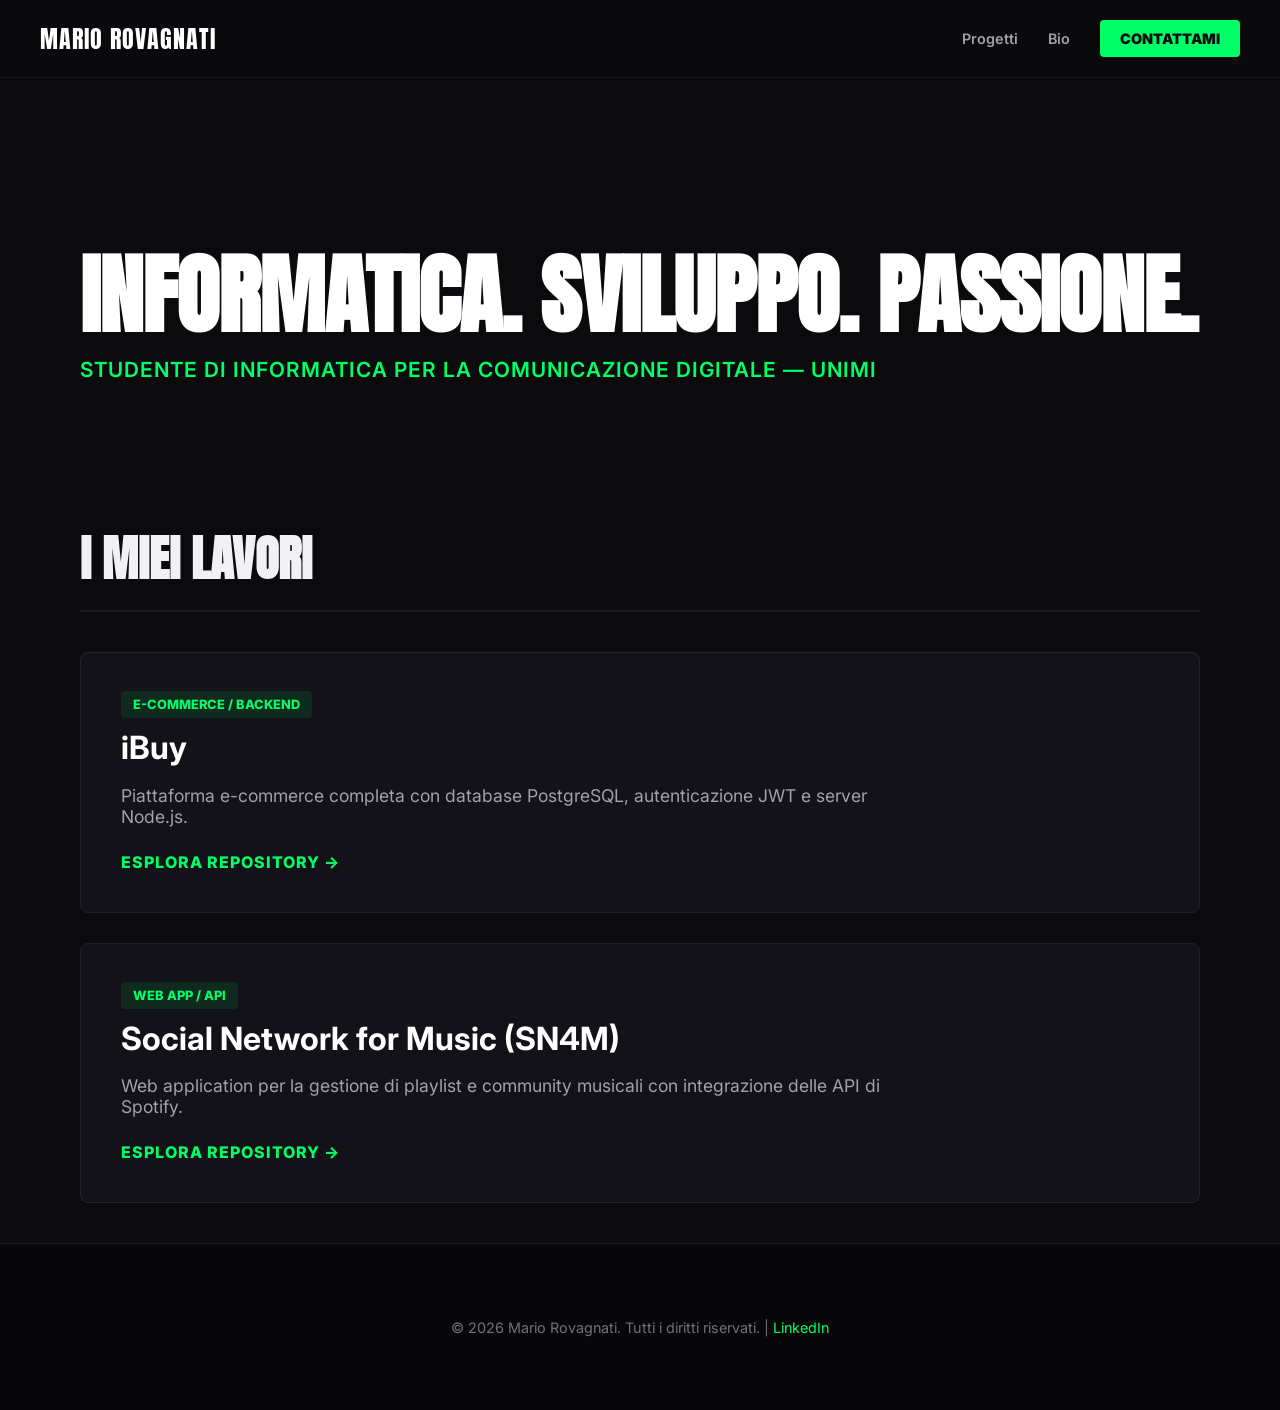
==== index.html @ 2d42b45e "Aggiornato stile in versione Lando Norris / Motorsport" ====
<!DOCTYPE html>
<html lang="it">

<head>
    <meta charset="UTF-8">
    <meta name="viewport" content="width=device-width, initial-scale=1.0">
    <title>Mario Rovagnati — Portfolio</title>
    <link rel="stylesheet" href="style.css">
</head>

<body>

    <!-- Header in stile Navbar fissa -->
    <header class="nav-bar">
        <div class="logo">MARIO ROVAGNATI</div>
        <div class="nav-links">
            <a href="#progetti">Progetti</a>
            <a href="#chi-sono">Bio</a>
            <a href="mailto:mariorovagnati010604@gmail.com" class="cta-btn">Contattami</a>
        </div>
    </header>

    <!-- Sezione Hero ad alto impatto (stile Lando Norris) -->
    <section class="hero">
        <h1 class="glitch-text">INFORMATICA. SVILUPPO. PASSIONE.</h1>
        <p>Studente di Informatica per la Comunicazione Digitale — UNIMI</p>
    </section>

    <!-- Sezione Progetti -->
    <section id="progetti" class="projects-section">
        <h2>I Miei Lavori</h2>

        <div class="project-card">
            <div class="project-info">
                <span class="tag">E-commerce / Backend</span>
                <h3>iBuy</h3>
                <p>Piattaforma e-commerce completa con database PostgreSQL, autenticazione JWT e server Node.js.</p>
                <a href="https://github.com/mariorova" target="_blank" class="link-arrow">Esplora Repository &rarr;</a>
            </div>
        </div>

        <div class="project-card">
            <div class="project-info">
                <span class="tag">Web App / API</span>
                <h3>Social Network for Music (SN4M)</h3>
                <p>Web application per la gestione di playlist e community musicali con integrazione delle API di
                    Spotify.</p>
                <a href="https://github.com/mariorova" target="_blank" class="link-arrow">Esplora Repository &rarr;</a>
            </div>
        </div>
    </section>

    <!-- Footer -->
    <footer>
        <p>© 2026 Mario Rovagnati. Tutti i diritti riservati. | <a
                href="https://linkedin.com/in/mario-rovagnati-5625a4258/" target="_blank">LinkedIn</a></p>
    </footer>

</body>

</html>
---- style.css ----
@import url('https://fonts.googleapis.com/css2?family=Anton&family=Inter:wght@400;600;900&display=swap');

* {
    box-sizing: border-box;
}

body {
    font-family: 'Inter', sans-serif;
    background-color: #0b0b0e;
    color: #f1f1f3;
    margin: 0;
    padding: 0;
}

/* Navbar fissa in alto */
.nav-bar {
    display: flex;
    justify-content: space-between;
    align-items: center;
    padding: 20px 40px;
    background: rgba(11, 11, 14, 0.9);
    backdrop-filter: blur(10px);
    position: fixed;
    width: 100%;
    top: 0;
    z-index: 1000;
    border-bottom: 1px solid #1a1a22;
}

.logo {
    font-family: 'Anton', sans-serif;
    font-size: 1.5rem;
    letter-spacing: 1px;
    color: #ffffff;
}

.nav-links {
    display: flex;
    align-items: center;
    gap: 30px;
}

.nav-links a {
    color: #a1a1aa;
    text-decoration: none;
    font-weight: 600;
    font-size: 0.9rem;
    transition: color 0.2s;
}

.nav-links a:hover {
    color: #00ff66;
}

.cta-btn {
    background-color: #00ff66;
    color: #0b0b0e !important;
    padding: 10px 20px;
    border-radius: 4px;
    font-weight: 900 !important;
    text-transform: uppercase;
}

.cta-btn:hover {
    background-color: #fff;
}

/* Sezione Hero stile Lando Norris (Titoli giganti) */
.hero {
    padding: 180px 40px 80px 40px;
    max-width: 1200px;
    margin: 0 auto;
}

.hero h1 {
    font-family: 'Anton', sans-serif;
    font-size: 5.5rem;
    line-height: 0.95;
    text-transform: uppercase;
    color: #ffffff;
    margin-bottom: 20px;
    letter-spacing: -1px;
}

.hero p {
    font-size: 1.3rem;
    color: #00ff66;
    font-weight: 600;
    text-transform: uppercase;
    letter-spacing: 1px;
}

/* Sezione Progetti */
.projects-section {
    max-width: 1200px;
    margin: 40px auto;
    padding: 0 40px;
}

.projects-section h2 {
    font-family: 'Anton', sans-serif;
    font-size: 3rem;
    text-transform: uppercase;
    margin-bottom: 40px;
    border-bottom: 2px solid #1a1a22;
    padding-bottom: 15px;
}

/* Card Progetti in stile racing */
.project-card {
    background-color: #121218;
    border: 1px solid #22222f;
    border-radius: 8px;
    padding: 40px;
    margin-bottom: 30px;
    transition: transform 0.3s ease, border-color 0.3s ease;
}

.project-card:hover {
    transform: translateY(-5px);
    border-color: #00ff66;
}

.tag {
    background-color: rgba(0, 255, 102, 0.1);
    color: #00ff66;
    padding: 6px 12px;
    font-size: 0.8rem;
    font-weight: 800;
    text-transform: uppercase;
    border-radius: 4px;
}

.project-card h3 {
    font-size: 2rem;
    margin: 15px 0 10px 0;
    color: #fff;
}

.project-card p {
    color: #a1a1aa;
    font-size: 1.1rem;
    max-width: 800px;
    margin-bottom: 25px;
}

.link-arrow {
    color: #00ff66;
    text-decoration: none;
    font-weight: 800;
    text-transform: uppercase;
    letter-spacing: 1px;
}

.link-arrow:hover {
    color: #fff;
    text-decoration: underline;
}

/* Footer */
footer {
    text-align: center;
    padding: 60px;
    background-color: #070709;
    border-top: 1px solid #1a1a22;
    color: #71717a;
    font-size: 0.9rem;
}

footer a {
    color: #00ff66;
    text-decoration: none;
}
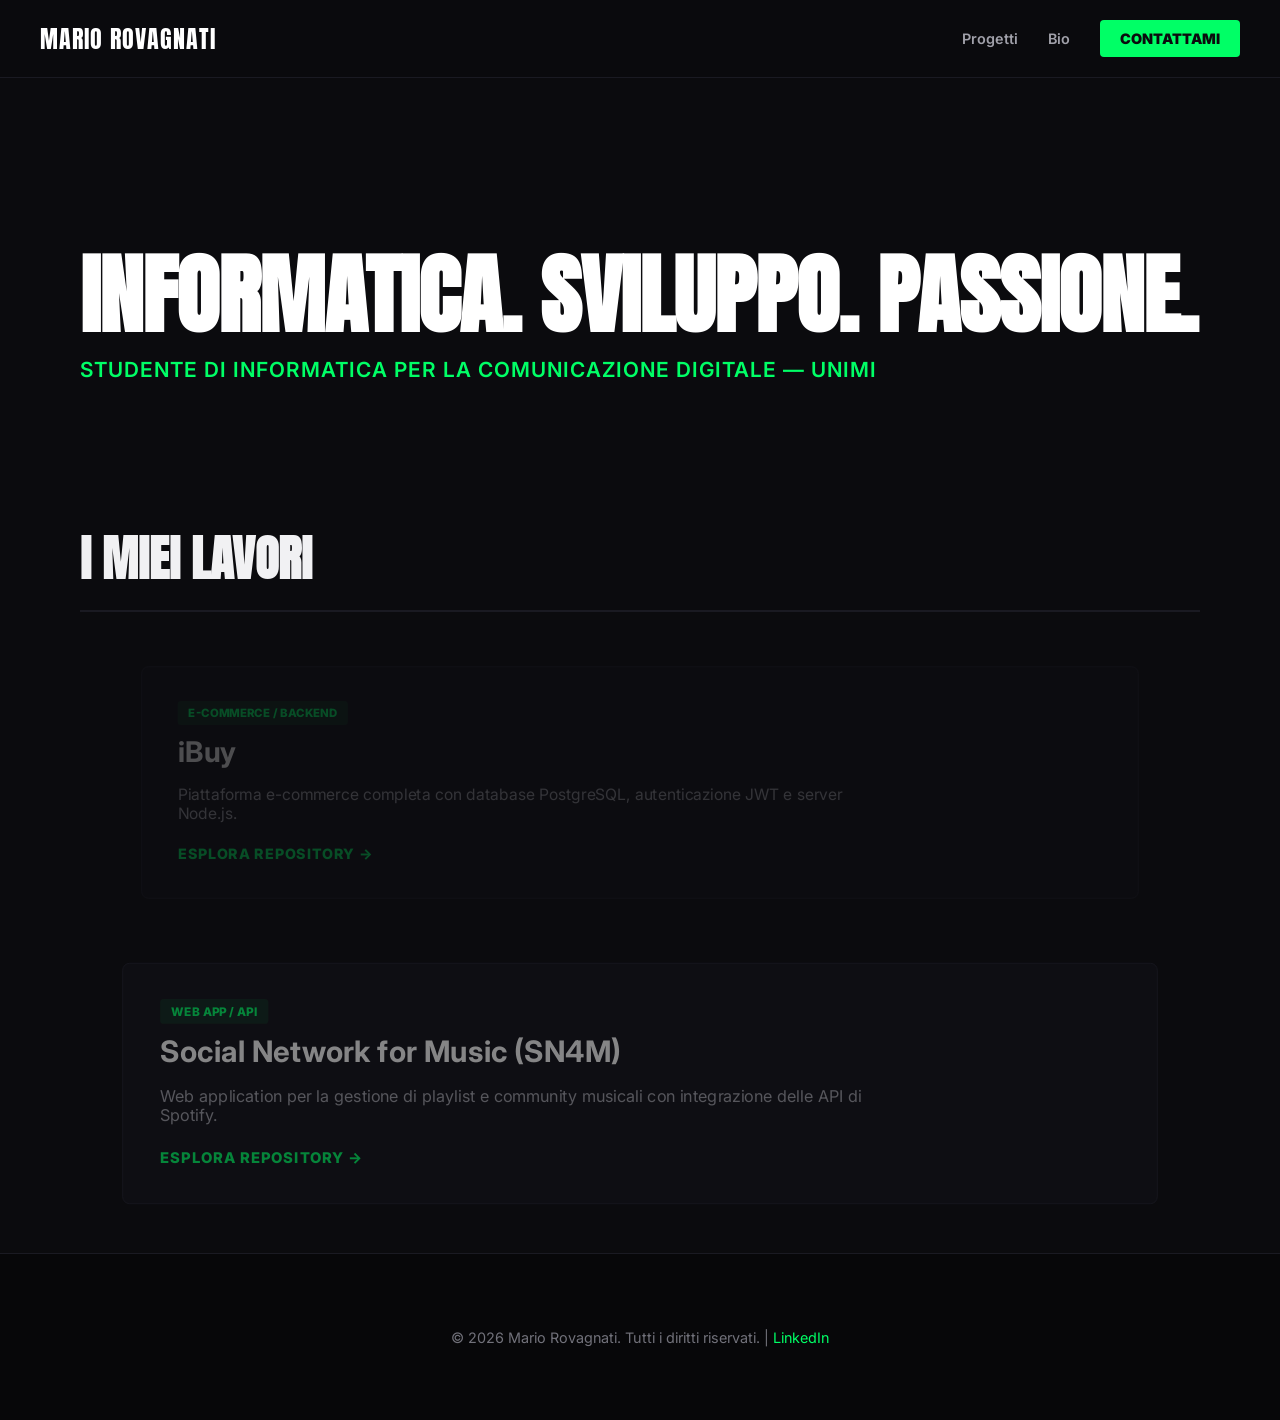
==== commit 723bfbfa: "Aggiunto effetto scroll-zoom stile Lando Norris" ====
--- a/index.html
+++ b/index.html
@@ -56,6 +56,32 @@
                 href="https://linkedin.com/in/mario-rovagnati-5625a4258/" target="_blank">LinkedIn</a></p>
     </footer>
 
+    <!-- Script per l'effetto zoom allo scroll -->
+    <script>
+        window.addEventListener('scroll', () => {
+            const cards = document.querySelectorAll('.project-card');
+
+            cards.forEach(card => {
+                const rect = card.getBoundingClientRect();
+                const windowHeight = window.innerHeight;
+
+                // Calcola quanto la card è visibile nello schermo
+                if (rect.top < windowHeight && rect.bottom > 0) {
+                    // Calcola una percentuale di scorrimento (da 0.8 a 1.0)
+                    let progress = (windowHeight - rect.top) / windowHeight;
+                    progress = Math.min(Math.max(progress, 0), 1); // Mantieni tra 0 e 1
+
+                    // Effetto zoom progressivo (parte da 0.85 e arriva a 1.0)
+                    let scale = 0.85 + (progress * 0.15);
+                    let opacity = progress;
+
+                    card.style.transform = `scale(${scale})`;
+                    card.style.opacity = opacity;
+                }
+            });
+        });
+    </script>
+
 </body>
 
 </html>
--- a/style.css
+++ b/style.css
@@ -170,4 +170,22 @@
 footer a {
     color: #00ff66;
     text-decoration: none;
+}
+
+.project-card {
+    background-color: #121218;
+    border: 1px solid #22222f;
+    border-radius: 8px;
+    padding: 40px;
+    margin-bottom: 40px;
+    /* Proprietà iniziali per l'effetto scroll zoom */
+    transform: scale(0.85);
+    opacity: 0.2;
+    transition: transform 0.1s ease-out, opacity 0.2s ease-out, border-color 0.3s ease;
+}
+
+.project-card:hover {
+    transform: scale(1.02) !important;
+    /* Leggero zoom extra al passaggio del mouse */
+    border-color: #00ff66;
 }
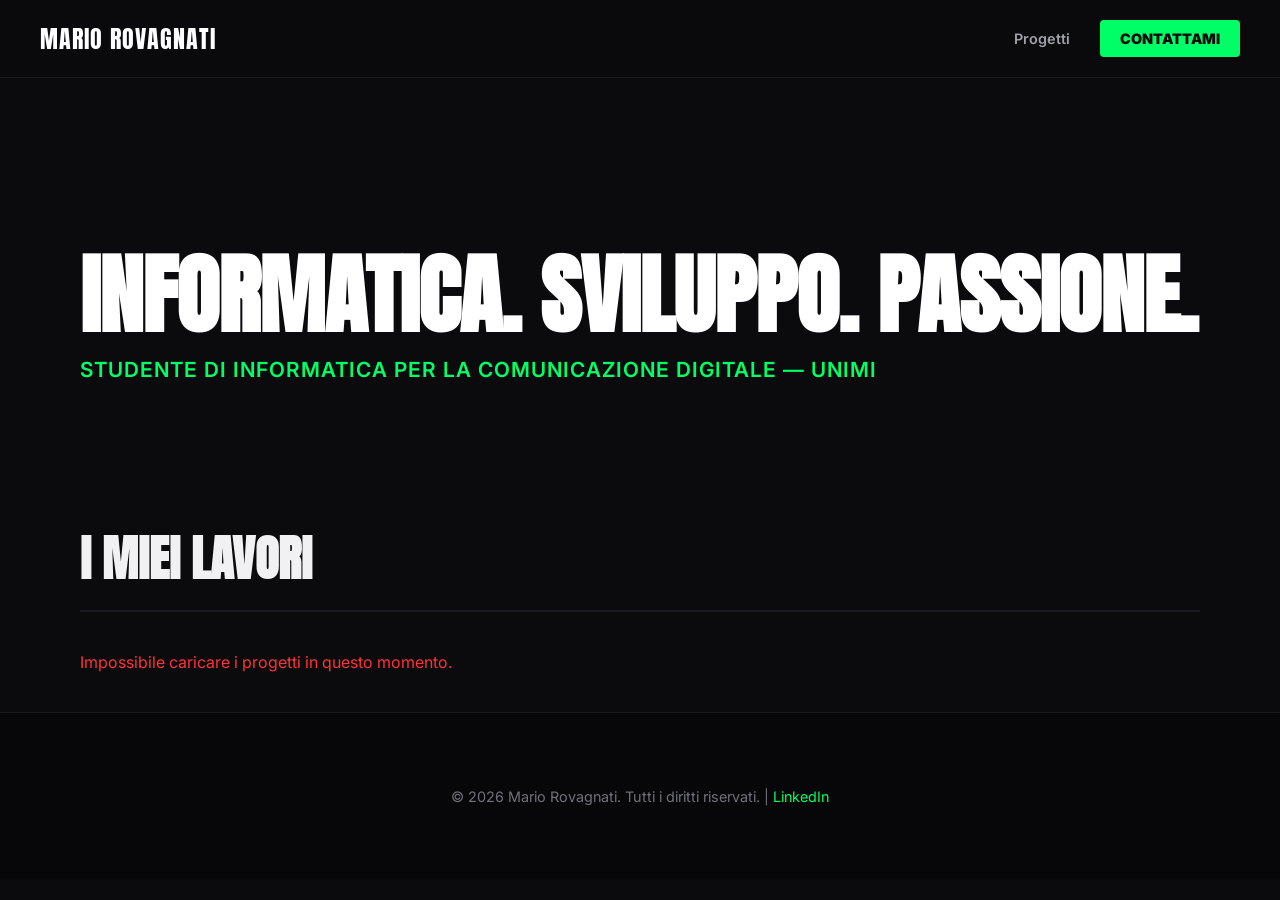
==== commit 83f25a82: "Sito aggiornato con layout Lando Norris, scroll-zoom e API GitHub" ====
--- a/index.html
+++ b/index.html
@@ -10,43 +10,27 @@
 
 <body>
 
-    <!-- Header in stile Navbar fissa -->
+    <!-- Navbar fissa in alto -->
     <header class="nav-bar">
         <div class="logo">MARIO ROVAGNATI</div>
         <div class="nav-links">
             <a href="#progetti">Progetti</a>
-            <a href="#chi-sono">Bio</a>
             <a href="mailto:mariorovagnati010604@gmail.com" class="cta-btn">Contattami</a>
         </div>
     </header>
 
-    <!-- Sezione Hero ad alto impatto (stile Lando Norris) -->
+    <!-- Sezione Hero ad alto impatto -->
     <section class="hero">
         <h1 class="glitch-text">INFORMATICA. SVILUPPO. PASSIONE.</h1>
         <p>Studente di Informatica per la Comunicazione Digitale — UNIMI</p>
     </section>
 
-    <!-- Sezione Progetti -->
+    <!-- Sezione Progetti Dinamica (Collegata a GitHub) -->
     <section id="progetti" class="projects-section">
         <h2>I Miei Lavori</h2>
-
-        <div class="project-card">
-            <div class="project-info">
-                <span class="tag">E-commerce / Backend</span>
-                <h3>iBuy</h3>
-                <p>Piattaforma e-commerce completa con database PostgreSQL, autenticazione JWT e server Node.js.</p>
-                <a href="https://github.com/mariorova" target="_blank" class="link-arrow">Esplora Repository &rarr;</a>
-            </div>
-        </div>
-
-        <div class="project-card">
-            <div class="project-info">
-                <span class="tag">Web App / API</span>
-                <h3>Social Network for Music (SN4M)</h3>
-                <p>Web application per la gestione di playlist e community musicali con integrazione delle API di
-                    Spotify.</p>
-                <a href="https://github.com/mariorova" target="_blank" class="link-arrow">Esplora Repository &rarr;</a>
-            </div>
+        <div id="github-projects-container">
+            <!-- I repository verranno caricati automaticamente qui -->
+            <p style="color: #71717a;">Caricamento dei progetti da GitHub in corso...</p>
         </div>
     </section>
 
@@ -56,32 +40,79 @@
                 href="https://linkedin.com/in/mario-rovagnati-5625a4258/" target="_blank">LinkedIn</a></p>
     </footer>
 
-    <!-- Script per l'effetto zoom allo scroll -->
+    <!-- Script per caricare i progetti da GitHub e gestire lo zoom allo scroll -->
     <script>
-        window.addEventListener('scroll', () => {
+        async function fetchGitHubProjects() {
+            const username = 'mariorova'; // Il tuo username GitHub
+            const container = document.getElementById('github-projects-container');
+
+            try {
+                const response = await fetch(`https://api.github.com/users/${username}/repos?sort=updated`);
+                const repos = await response.json();
+
+                container.innerHTML = '';
+
+                // Filtra escludendo il repository del portfolio e i fork
+                const filteredRepos = repos.filter(repo => repo.name !== 'portfolio' && !repo.fork);
+
+                if (filteredRepos.length === 0) {
+                    container.innerHTML = '<p>Nessun progetto trovato.</p>';
+                    return;
+                }
+
+                filteredRepos.forEach(repo => {
+                    const card = document.createElement('div');
+                    card.className = 'project-card';
+
+                    card.innerHTML = `
+                        <div class="project-info">
+                            <span class="tag">${repo.language || 'Software'}</span>
+                            <h3>${repo.name}</h3>
+                            <p>${repo.description || 'Nessuna descrizione disponibile per questo repository.'}</p>
+                            <a href="${repo.html_url}" target="_blank" class="link-arrow">Esplora Repository &rarr;</a>
+                        </div>
+                    `;
+
+                    container.appendChild(card);
+                });
+
+                // Attiva l'effetto di zoom dopo il caricamento
+                initScrollZoom();
+
+            } catch (error) {
+                console.error("Errore nel recupero dei progetti:", error);
+                container.innerHTML = '<p style="color: #ff3333;">Impossibile caricare i progetti in questo momento.</p>';
+            }
+        }
+
+        function initScrollZoom() {
             const cards = document.querySelectorAll('.project-card');
 
-            cards.forEach(card => {
-                const rect = card.getBoundingClientRect();
-                const windowHeight = window.innerHeight;
+            function handleScroll() {
+                cards.forEach(card => {
+                    const rect = card.getBoundingClientRect();
+                    const windowHeight = window.innerHeight;
 
-                // Calcola quanto la card è visibile nello schermo
-                if (rect.top < windowHeight && rect.bottom > 0) {
-                    // Calcola una percentuale di scorrimento (da 0.8 a 1.0)
-                    let progress = (windowHeight - rect.top) / windowHeight;
-                    progress = Math.min(Math.max(progress, 0), 1); // Mantieni tra 0 e 1
+                    if (rect.top < windowHeight && rect.bottom > 0) {
+                        let progress = (windowHeight - rect.top) / windowHeight;
+                        progress = Math.min(Math.max(progress, 0), 1);
 
-                    // Effetto zoom progressivo (parte da 0.85 e arriva a 1.0)
-                    let scale = 0.85 + (progress * 0.15);
-                    let opacity = progress;
+                        let scale = 0.85 + (progress * 0.15);
+                        let opacity = progress;
 
-                    card.style.transform = `scale(${scale})`;
-                    card.style.opacity = opacity;
-                }
-            });
-        });
+                        card.style.transform = `scale(${scale})`;
+                        card.style.opacity = opacity;
+                    }
+                });
+            }
+
+            window.addEventListener('scroll', handleScroll);
+            handleScroll(); // Esegui subito per la posizione iniziale
+        }
+
+        // Avvia il recupero dati all'avvio
+        fetchGitHubProjects();
     </script>
-
 </body>
 
 </html>
--- a/style.css
+++ b/style.css
@@ -10,6 +10,7 @@
     color: #f1f1f3;
     margin: 0;
     padding: 0;
+    overflow-x: hidden;
 }
 
 /* Navbar fissa in alto */
@@ -65,7 +66,7 @@
     background-color: #fff;
 }
 
-/* Sezione Hero stile Lando Norris (Titoli giganti) */
+/* Sezione Hero */
 .hero {
     padding: 180px 40px 80px 40px;
     max-width: 1200px;
@@ -106,18 +107,19 @@
     padding-bottom: 15px;
 }
 
-/* Card Progetti in stile racing */
+/* Card Progetti con impostazioni iniziali per l'effetto zoom allo scroll */
 .project-card {
     background-color: #121218;
     border: 1px solid #22222f;
     border-radius: 8px;
     padding: 40px;
-    margin-bottom: 30px;
-    transition: transform 0.3s ease, border-color 0.3s ease;
+    margin-bottom: 40px;
+    transform: scale(0.85);
+    opacity: 0.2;
+    transition: transform 0.1s ease-out, opacity 0.2s ease-out, border-color 0.3s ease;
 }
 
 .project-card:hover {
-    transform: translateY(-5px);
     border-color: #00ff66;
 }
 
@@ -170,22 +172,4 @@
 footer a {
     color: #00ff66;
     text-decoration: none;
-}
-
-.project-card {
-    background-color: #121218;
-    border: 1px solid #22222f;
-    border-radius: 8px;
-    padding: 40px;
-    margin-bottom: 40px;
-    /* Proprietà iniziali per l'effetto scroll zoom */
-    transform: scale(0.85);
-    opacity: 0.2;
-    transition: transform 0.1s ease-out, opacity 0.2s ease-out, border-color 0.3s ease;
-}
-
-.project-card:hover {
-    transform: scale(1.02) !important;
-    /* Leggero zoom extra al passaggio del mouse */
-    border-color: #00ff66;
 }
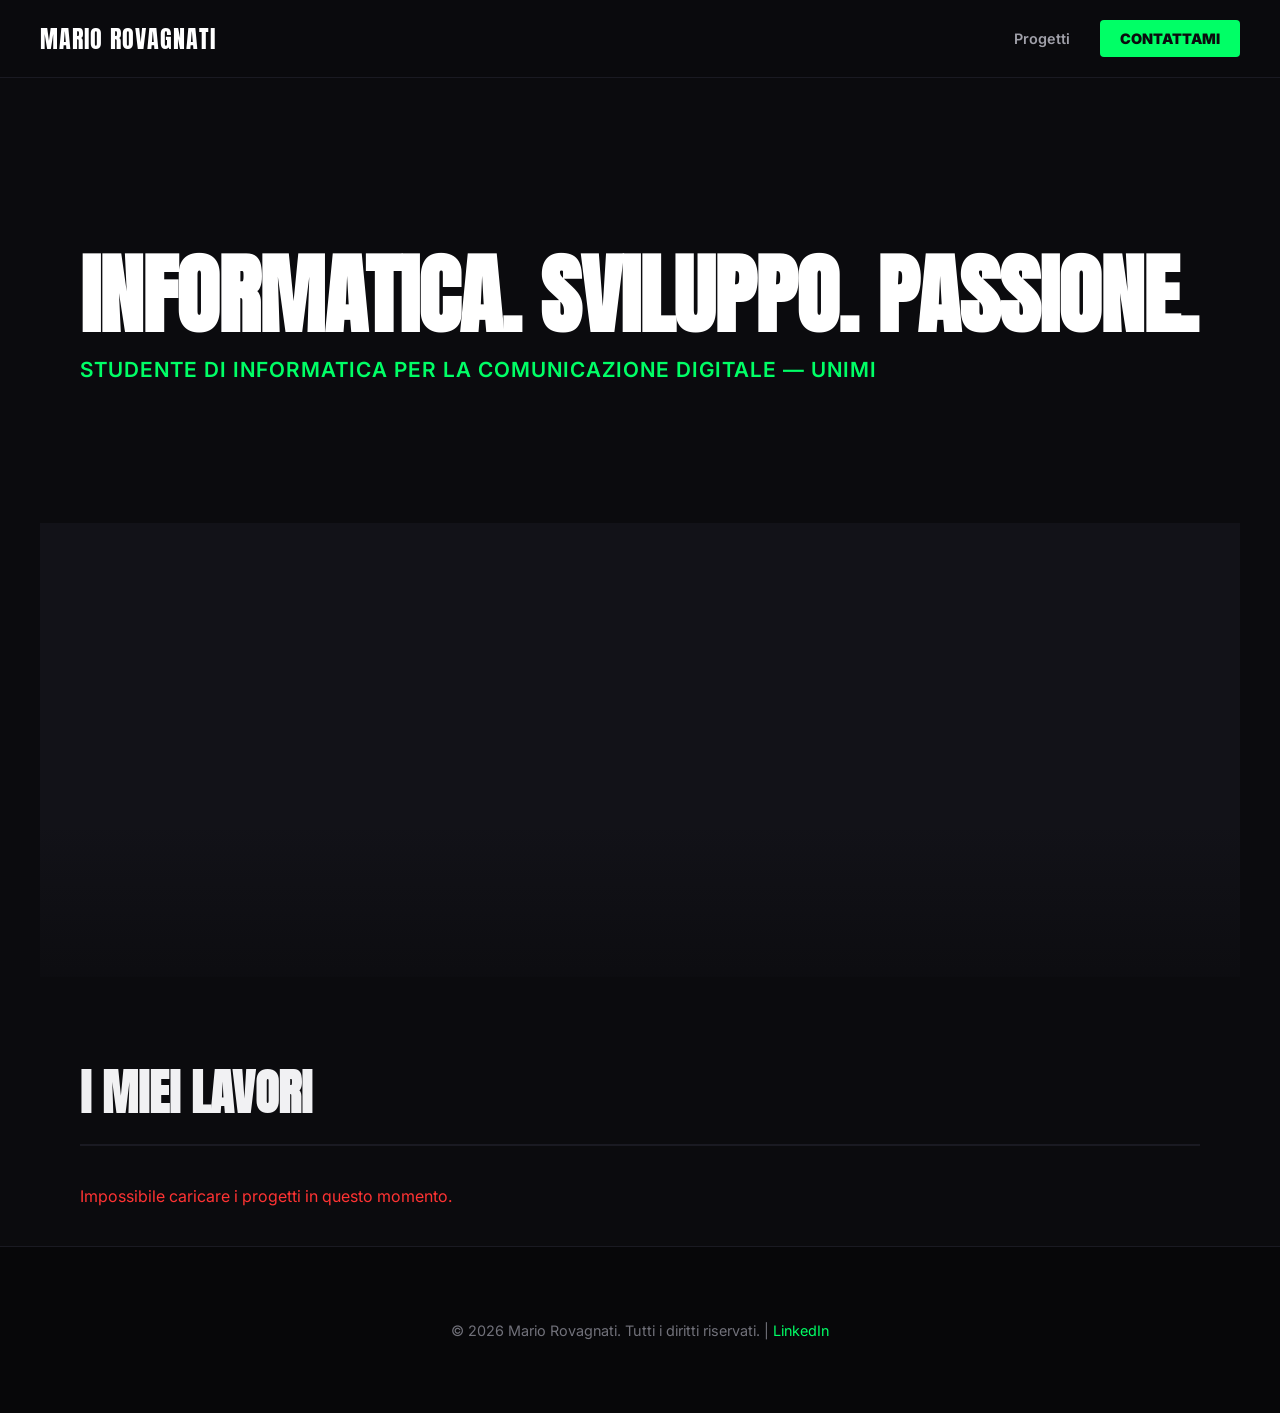
==== commit 4260a529: "Aggiunta immagine contornata con dezoom e scritta magica zoomata" ====
--- a/index.html
+++ b/index.html
@@ -19,17 +19,27 @@
         </div>
     </header>
 
-    <!-- Sezione Hero ad alto impatto -->
+    <!-- Sezione Hero -->
     <section class="hero">
         <h1 class="glitch-text">INFORMATICA. SVILUPPO. PASSIONE.</h1>
         <p>Studente di Informatica per la Comunicazione Digitale — UNIMI</p>
+    </section>
+
+    <!-- Sezione Immagine con effetto Dezoom allo scroll -->
+    <section class="image-scroll-section">
+        <div class="image-container" id="zoom-image-box">
+            <img src="https://images.unsplash.com/photo-1555066931-4365d14bab8c?q=80&w=1200&auto=format&fit=crop"
+                alt="Esempio Sviluppo" class="contoured-image">
+            <div class="image-caption">
+                <h2 class="magic-title">CODICE, CREATIVITÀ E PERFORMANCE</h2>
+            </div>
+        </div>
     </section>
 
     <!-- Sezione Progetti Dinamica (Collegata a GitHub) -->
     <section id="progetti" class="projects-section">
         <h2>I Miei Lavori</h2>
         <div id="github-projects-container">
-            <!-- I repository verranno caricati automaticamente qui -->
             <p style="color: #71717a;">Caricamento dei progetti da GitHub in corso...</p>
         </div>
     </section>
@@ -40,10 +50,11 @@
                 href="https://linkedin.com/in/mario-rovagnati-5625a4258/" target="_blank">LinkedIn</a></p>
     </footer>
 
-    <!-- Script per caricare i progetti da GitHub e gestire lo zoom allo scroll -->
+    <!-- Script per gestire l'effetto dezoom dell'immagine, la comparsa della scritta e lo zoom dei progetti -->
     <script>
+        // Caricamento automatico progetti da GitHub
         async function fetchGitHubProjects() {
-            const username = 'mariorova'; // Il tuo username GitHub
+            const username = 'mariorova';
             const container = document.getElementById('github-projects-container');
 
             try {
@@ -51,8 +62,6 @@
                 const repos = await response.json();
 
                 container.innerHTML = '';
-
-                // Filtra escludendo il repository del portfolio e i fork
                 const filteredRepos = repos.filter(repo => repo.name !== 'portfolio' && !repo.fork);
 
                 if (filteredRepos.length === 0) {
@@ -63,7 +72,6 @@
                 filteredRepos.forEach(repo => {
                     const card = document.createElement('div');
                     card.className = 'project-card';
-
                     card.innerHTML = `
                         <div class="project-info">
                             <span class="tag">${repo.language || 'Software'}</span>
@@ -72,12 +80,10 @@
                             <a href="${repo.html_url}" target="_blank" class="link-arrow">Esplora Repository &rarr;</a>
                         </div>
                     `;
-
                     container.appendChild(card);
                 });
 
-                // Attiva l'effetto di zoom dopo il caricamento
-                initScrollZoom();
+                initScrollAnimations();
 
             } catch (error) {
                 console.error("Errore nel recupero dei progetti:", error);
@@ -85,10 +91,38 @@
             }
         }
 
-        function initScrollZoom() {
+        function initScrollAnimations() {
+            const imageBox = document.getElementById('zoom-image-box');
+            const magicTitle = document.querySelector('.magic-title');
             const cards = document.querySelectorAll('.project-card');
 
             function handleScroll() {
+                const scrollY = window.scrollY;
+
+                // 1. Effetto Dezoom dell'immagine e comparsa/zoom della scritta magica
+                if (imageBox) {
+                    const rect = imageBox.getBoundingClientRect();
+                    const windowHeight = window.innerHeight;
+
+                    if (rect.top <= windowHeight && rect.bottom >= 0) {
+                        let progress = (windowHeight - rect.top) / (windowHeight + rect.height);
+                        progress = Math.min(Math.max(progress, 0), 1);
+
+                        // L'immagine fa il dezoom (parte grande 1.2 e scende a 1.0)
+                        let imgScale = 1.2 - (progress * 0.2);
+                        imageBox.style.transform = `scale(${imgScale})`;
+
+                        // La scritta compare e fa l'effetto zoom inverso (cresce man mano che scorri)
+                        let titleScale = 0.8 + (progress * 0.3);
+                        let titleOpacity = progress * 1.5;
+                        if (magicTitle) {
+                            magicTitle.style.transform = `scale(${titleScale})`;
+                            magicTitle.style.opacity = titleOpacity;
+                        }
+                    }
+                }
+
+                // 2. Effetto Zoom progressivo per le card dei progetti
                 cards.forEach(card => {
                     const rect = card.getBoundingClientRect();
                     const windowHeight = window.innerHeight;
@@ -107,10 +141,9 @@
             }
 
             window.addEventListener('scroll', handleScroll);
-            handleScroll(); // Esegui subito per la posizione iniziale
+            handleScroll();
         }
 
-        // Avvia il recupero dati all'avvio
         fetchGitHubProjects();
     </script>
 </body>
--- a/style.css
+++ b/style.css
@@ -68,7 +68,7 @@
 
 /* Sezione Hero */
 .hero {
-    padding: 180px 40px 80px 40px;
+    padding: 180px 40px 60px 40px;
     max-width: 1200px;
     margin: 0 auto;
 }
@@ -91,10 +91,59 @@
     letter-spacing: 1px;
 }
 
+/* Sezione Immagine con contorno e transizione dezoom */
+.image-scroll-section {
+    max-width: 1200px;
+    margin: 60px auto;
+    padding: 0 40px;
+    overflow: hidden;
+}
+
+.image-container {
+    position: relative;
+    border-radius: 12px;
+    overflow: hidden;
+    border: 2px solid #22222f;
+    background-color: #121218;
+    transform: scale(1.2);
+    /* Parte ingrandita per l'effetto dezoom */
+    transition: transform 0.1s ease-out;
+}
+
+.contoured-image {
+    width: 100%;
+    height: 450px;
+    object-fit: cover;
+    display: block;
+    filter: brightness(0.8);
+}
+
+.image-caption {
+    position: absolute;
+    bottom: 0;
+    left: 0;
+    width: 100%;
+    padding: 40px;
+    background: linear-gradient(0deg, rgba(11, 11, 14, 0.95) 0%, rgba(11, 11, 14, 0) 100%);
+    text-align: center;
+}
+
+.magic-title {
+    font-family: 'Anton', sans-serif;
+    font-size: 3.5rem;
+    color: #ffffff;
+    text-transform: uppercase;
+    margin: 0;
+    opacity: 0;
+    transform: scale(0.8);
+    transition: transform 0.1s ease-out, opacity 0.1s ease-out;
+    letter-spacing: 1px;
+}
+
 /* Sezione Progetti */
 .projects-section {
     max-width: 1200px;
-    margin: 40px auto;
+    margin: 80px auto 40px auto;
     padding: 0 40px;
 }
 
@@ -107,7 +156,7 @@
     padding-bottom: 15px;
 }
 
-/* Card Progetti con impostazioni iniziali per l'effetto zoom allo scroll */
+/* Card Progetti con effetto zoom allo scroll */
 .project-card {
     background-color: #121218;
     border: 1px solid #22222f;
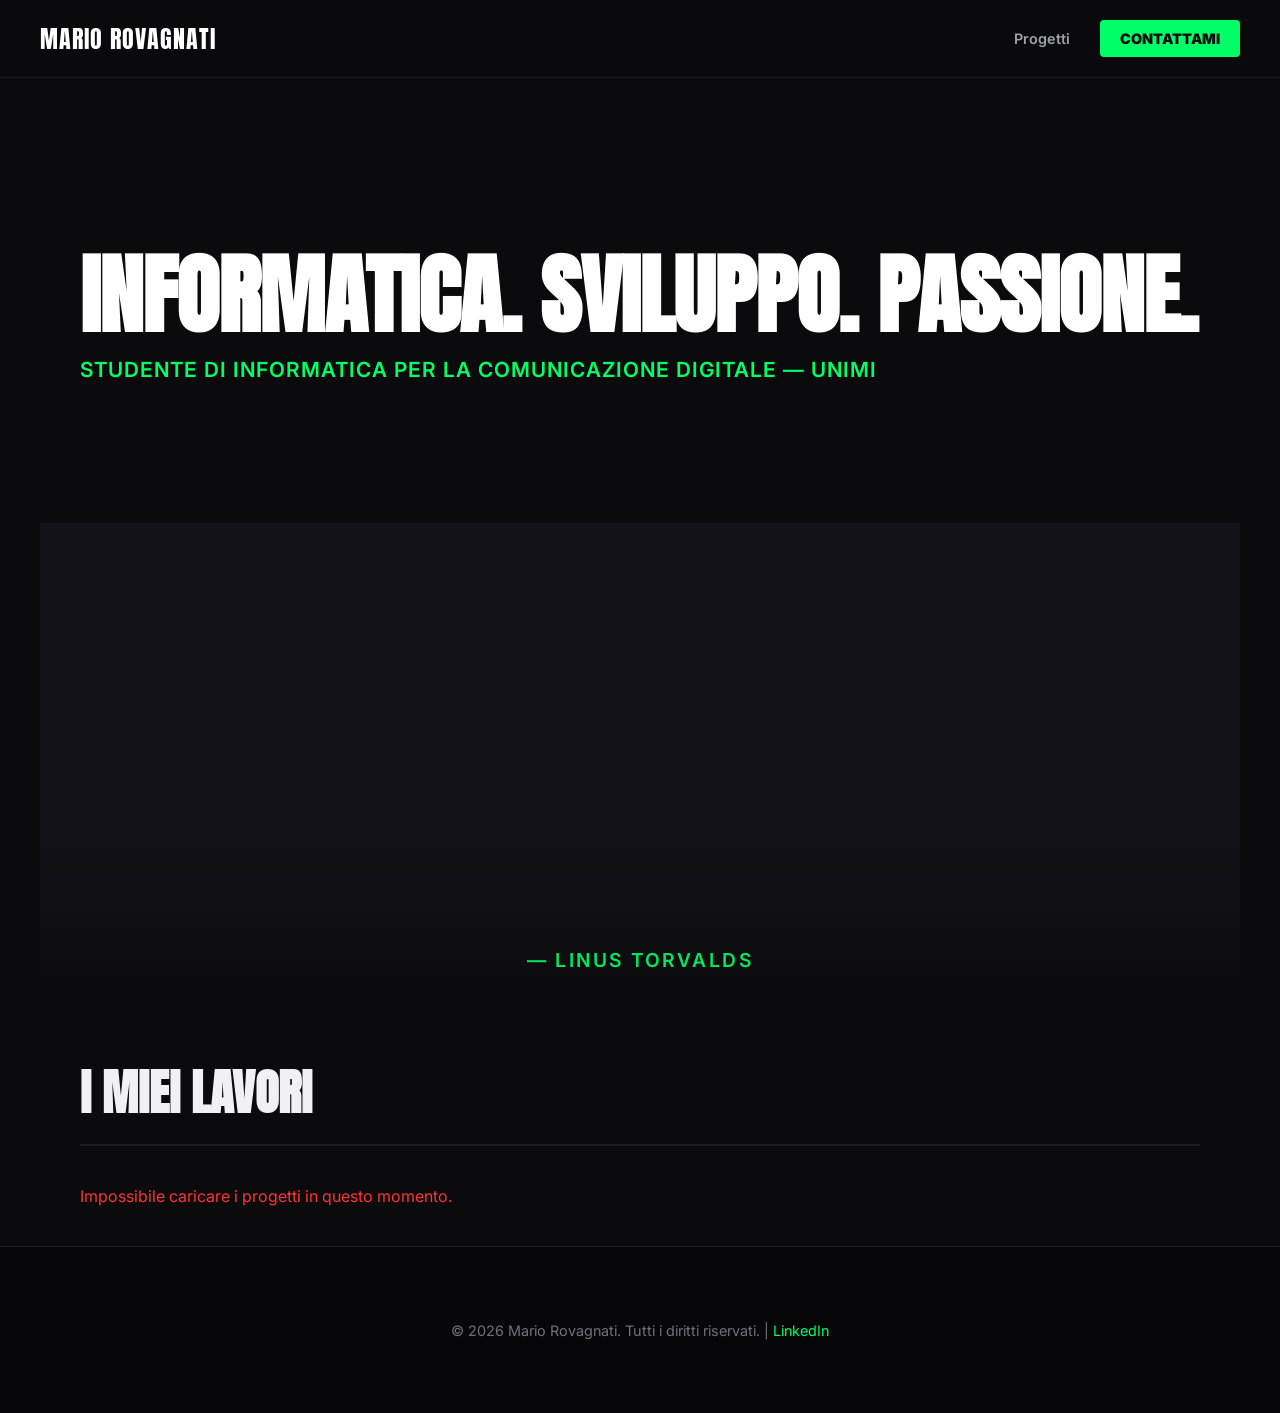
==== commit 0a5411b9: "Aggiunta citazione di Linus Torvalds con effetto zoom/dezoom" ====
--- a/index.html
+++ b/index.html
@@ -25,13 +25,14 @@
         <p>Studente di Informatica per la Comunicazione Digitale — UNIMI</p>
     </section>
 
-    <!-- Sezione Immagine con effetto Dezoom allo scroll -->
+    <!-- Sezione Immagine con effetto Dezoom allo scroll e citazione -->
     <section class="image-scroll-section">
         <div class="image-container" id="zoom-image-box">
             <img src="https://images.unsplash.com/photo-1555066931-4365d14bab8c?q=80&w=1200&auto=format&fit=crop"
                 alt="Esempio Sviluppo" class="contoured-image">
             <div class="image-caption">
-                <h2 class="magic-title">CODICE, CREATIVITÀ E PERFORMANCE</h2>
+                <h2 class="magic-title">"TALK IS CHEAP. SHOW ME THE CODE."</h2>
+                <p class="quote-author">— Linus Torvalds</p>
             </div>
         </div>
     </section>
@@ -50,102 +51,8 @@
                 href="https://linkedin.com/in/mario-rovagnati-5625a4258/" target="_blank">LinkedIn</a></p>
     </footer>
 
-    <!-- Script per gestire l'effetto dezoom dell'immagine, la comparsa della scritta e lo zoom dei progetti -->
-    <script>
-        // Caricamento automatico progetti da GitHub
-        async function fetchGitHubProjects() {
-            const username = 'mariorova';
-            const container = document.getElementById('github-projects-container');
-
-            try {
-                const response = await fetch(`https://api.github.com/users/${username}/repos?sort=updated`);
-                const repos = await response.json();
-
-                container.innerHTML = '';
-                const filteredRepos = repos.filter(repo => repo.name !== 'portfolio' && !repo.fork);
-
-                if (filteredRepos.length === 0) {
-                    container.innerHTML = '<p>Nessun progetto trovato.</p>';
-                    return;
-                }
-
-                filteredRepos.forEach(repo => {
-                    const card = document.createElement('div');
-                    card.className = 'project-card';
-                    card.innerHTML = `
-                        <div class="project-info">
-                            <span class="tag">${repo.language || 'Software'}</span>
-                            <h3>${repo.name}</h3>
-                            <p>${repo.description || 'Nessuna descrizione disponibile per questo repository.'}</p>
-                            <a href="${repo.html_url}" target="_blank" class="link-arrow">Esplora Repository &rarr;</a>
-                        </div>
-                    `;
-                    container.appendChild(card);
-                });
-
-                initScrollAnimations();
-
-            } catch (error) {
-                console.error("Errore nel recupero dei progetti:", error);
-                container.innerHTML = '<p style="color: #ff3333;">Impossibile caricare i progetti in questo momento.</p>';
-            }
-        }
-
-        function initScrollAnimations() {
-            const imageBox = document.getElementById('zoom-image-box');
-            const magicTitle = document.querySelector('.magic-title');
-            const cards = document.querySelectorAll('.project-card');
-
-            function handleScroll() {
-                const scrollY = window.scrollY;
-
-                // 1. Effetto Dezoom dell'immagine e comparsa/zoom della scritta magica
-                if (imageBox) {
-                    const rect = imageBox.getBoundingClientRect();
-                    const windowHeight = window.innerHeight;
-
-                    if (rect.top <= windowHeight && rect.bottom >= 0) {
-                        let progress = (windowHeight - rect.top) / (windowHeight + rect.height);
-                        progress = Math.min(Math.max(progress, 0), 1);
-
-                        // L'immagine fa il dezoom (parte grande 1.2 e scende a 1.0)
-                        let imgScale = 1.2 - (progress * 0.2);
-                        imageBox.style.transform = `scale(${imgScale})`;
-
-                        // La scritta compare e fa l'effetto zoom inverso (cresce man mano che scorri)
-                        let titleScale = 0.8 + (progress * 0.3);
-                        let titleOpacity = progress * 1.5;
-                        if (magicTitle) {
-                            magicTitle.style.transform = `scale(${titleScale})`;
-                            magicTitle.style.opacity = titleOpacity;
-                        }
-                    }
-                }
-
-                // 2. Effetto Zoom progressivo per le card dei progetti
-                cards.forEach(card => {
-                    const rect = card.getBoundingClientRect();
-                    const windowHeight = window.innerHeight;
-
-                    if (rect.top < windowHeight && rect.bottom > 0) {
-                        let progress = (windowHeight - rect.top) / windowHeight;
-                        progress = Math.min(Math.max(progress, 0), 1);
-
-                        let scale = 0.85 + (progress * 0.15);
-                        let opacity = progress;
-
-                        card.style.transform = `scale(${scale})`;
-                        card.style.opacity = opacity;
-                    }
-                });
-            }
-
-            window.addEventListener('scroll', handleScroll);
-            handleScroll();
-        }
-
-        fetchGitHubProjects();
-    </script>
+    <!-- Collegamento al file script.js -->
+    <script src="script.js"></script>
 </body>
 
 </html>
--- a/style.css
+++ b/style.css
@@ -106,7 +106,6 @@
     border: 2px solid #22222f;
     background-color: #121218;
     transform: scale(1.2);
-    /* Parte ingrandita per l'effetto dezoom */
     transition: transform 0.1s ease-out;
 }
 
@@ -130,14 +129,24 @@
 
 .magic-title {
     font-family: 'Anton', sans-serif;
-    font-size: 3.5rem;
+    font-size: 2.8rem;
     color: #ffffff;
     text-transform: uppercase;
-    margin: 0;
+    margin: 0 0 10px 0;
     opacity: 0;
     transform: scale(0.8);
     transition: transform 0.1s ease-out, opacity 0.1s ease-out;
     letter-spacing: 1px;
+}
+
+.quote-author {
+    color: #00ff66;
+    font-size: 1rem;
+    font-weight: 600;
+    text-transform: uppercase;
+    letter-spacing: 2px;
+    margin: 0;
+    opacity: 0.9;
 }
 
 /* Sezione Progetti */
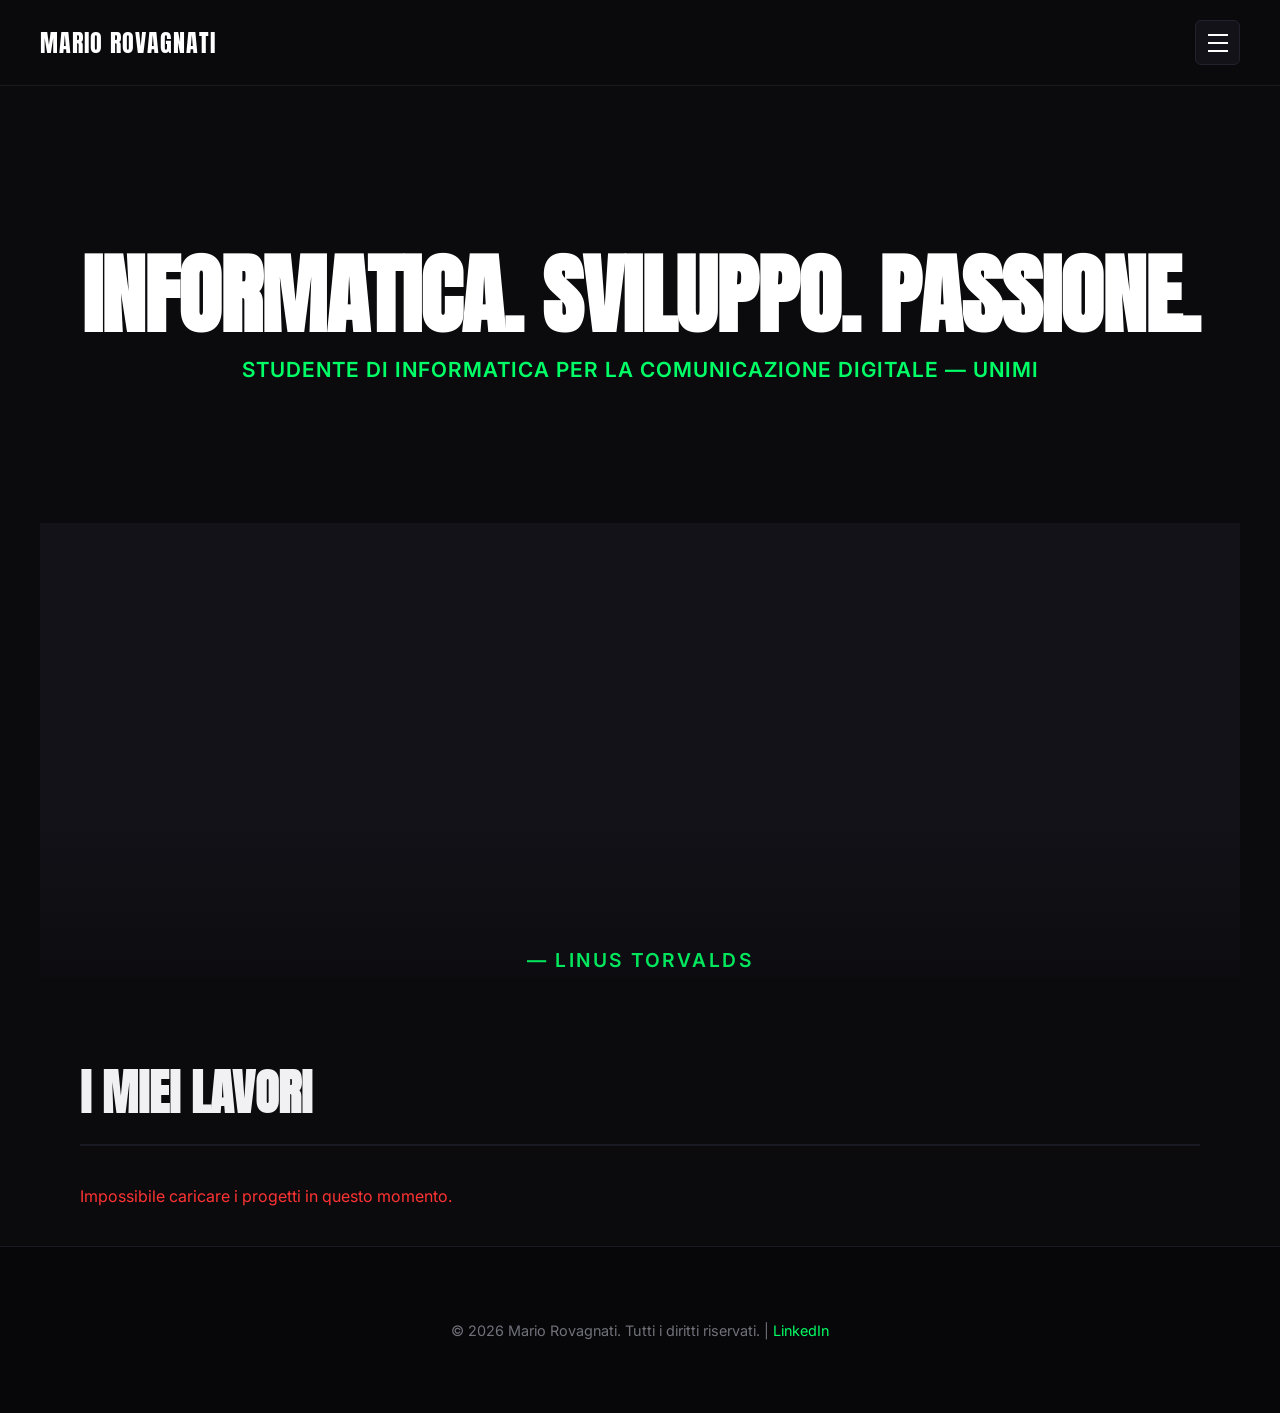
==== commit 61a674ff: "Aggiunto menu a tendina con pulsanti e chiusura automatica al mouseleave" ====
--- a/index.html
+++ b/index.html
@@ -10,12 +10,24 @@
 
 <body>
 
-    <!-- Navbar fissa in alto -->
+    <!-- Navbar fissa in alto con Menu a comparsa al click/hover -->
     <header class="nav-bar">
         <div class="logo">MARIO ROVAGNATI</div>
-        <div class="nav-links">
-            <a href="#progetti">Progetti</a>
-            <a href="mailto:mariorovagnati010604@gmail.com" class="cta-btn">Contattami</a>
+
+        <!-- Icona Menu a tendina -->
+        <div class="menu-container" id="menu-container">
+            <button class="menu-icon-btn" id="menu-btn" aria-label="Menu">
+                <span></span>
+                <span></span>
+                <span></span>
+            </button>
+
+            <!-- Box a tendina con i pulsanti -->
+            <div class="dropdown-menu" id="dropdown-menu">
+                <a href="#progetti" class="menu-item-btn" onclick="closeMenu()">Progetti</a>
+                <a href="mailto:mariorovagnati010604@gmail.com" class="menu-item-btn cta-menu-btn"
+                    onclick="closeMenu()">Contattami</a>
+            </div>
         </div>
     </header>
 
@@ -25,7 +37,7 @@
         <p>Studente di Informatica per la Comunicazione Digitale — UNIMI</p>
     </section>
 
-    <!-- Sezione Immagine con effetto Dezoom allo scroll e citazione -->
+    <!-- Sezione Immagine con contorno e transizione dezoom -->
     <section class="image-scroll-section">
         <div class="image-container" id="zoom-image-box">
             <img src="https://images.unsplash.com/photo-1555066931-4365d14bab8c?q=80&w=1200&auto=format&fit=crop"
--- a/style.css
+++ b/style.css
@@ -46,11 +46,13 @@
     text-decoration: none;
     font-weight: 600;
     font-size: 0.9rem;
-    transition: color 0.2s;
+    position: relative;
+    transition: color 0.25s ease, transform 0.25s ease;
 }
 
 .nav-links a:hover {
-    color: #00ff66;
+    color: #00ff66 !important;
+    transform: translateY(-2px);
 }
 
 .cta-btn {
@@ -60,10 +62,13 @@
     border-radius: 4px;
     font-weight: 900 !important;
     text-transform: uppercase;
+    transition: background-color 0.2s ease, transform 0.2s ease, box-shadow 0.2s ease;
 }
 
 .cta-btn:hover {
-    background-color: #fff;
+    background-color: #ffffff;
+    transform: scale(1.05);
+    box-shadow: 0 0 15px rgba(0, 255, 102, 0.4);
 }
 
 /* Sezione Hero */
@@ -71,6 +76,8 @@
     padding: 180px 40px 60px 40px;
     max-width: 1200px;
     margin: 0 auto;
+    text-align: center;
+    /* <-- QUESTO CENTRA TUTTO IL TESTO NELLA HERO (TITOLO E SCRITTA VERDE) */
 }
 
 .hero h1 {
@@ -89,6 +96,8 @@
     font-weight: 600;
     text-transform: uppercase;
     letter-spacing: 1px;
+    text-align: center;
+    /* <-- Centra solo la scritta verde */
 }
 
 /* Sezione Immagine con contorno e transizione dezoom */
@@ -204,17 +213,75 @@
     margin-bottom: 25px;
 }
 
+/* Contenitore flessibile per i link e pulsanti dentro la card */
+.project-links {
+    display: flex;
+    align-items: center;
+    gap: 25px;
+    margin-top: 15px;
+}
+
 .link-arrow {
     color: #00ff66;
     text-decoration: none;
     font-weight: 800;
     text-transform: uppercase;
     letter-spacing: 1px;
+    display: inline-block;
+    transition: transform 0.25s ease, color 0.25s ease;
 }
 
 .link-arrow:hover {
-    color: #fff;
-    text-decoration: underline;
+    color: #ffffff !important;
+    transform: translateX(5px);
+}
+
+/* Stato nascosto iniziale dell'anteprima video */
+.hidden-preview {
+    display: none !important;
+}
+
+/* Stile per il box video a comparsa */
+.project-preview {
+    width: 100%;
+    height: 350px;
+    border-radius: 6px;
+    overflow: hidden;
+    margin-bottom: 25px;
+    border: 1px solid #22222f;
+    background-color: #050507;
+}
+
+.project-preview video {
+    width: 100%;
+    height: 100%;
+    object-fit: contain;
+    /* Mostra l'intero video senza tagliarlo */
+    display: block;
+    background-color: #000000;
+}
+
+/* Stile per il pulsante "Visualizza Anteprima" */
+.preview-btn {
+    background: transparent;
+    border: 1px solid #00ff66;
+    color: #00ff66;
+    padding: 8px 16px;
+    font-family: 'Inter', sans-serif;
+    font-weight: 800;
+    font-size: 0.9rem;
+    text-transform: uppercase;
+    letter-spacing: 1px;
+    border-radius: 4px;
+    cursor: pointer;
+    transition: all 0.25s ease;
+}
+
+.preview-btn:hover {
+    background-color: #00ff66;
+    color: #0b0b0e;
+    transform: translateY(-2px);
+    box-shadow: 0 0 15px rgba(0, 255, 102, 0.3);
 }
 
 /* Footer */
@@ -230,4 +297,110 @@
 footer a {
     color: #00ff66;
     text-decoration: none;
+    transition: color 0.25s ease, transform 0.25s ease;
+}
+
+footer a:hover {
+    color: #ffffff !important;
+    transform: translateY(-2px);
+}
+
+/* Stile per il menu a tendina nella Navbar */
+.menu-container {
+    position: relative;
+}
+
+/* Pulsante icona menu (stile hamburger moderno) */
+.menu-icon-btn {
+    background: #121218;
+    border: 1px solid #22222f;
+    border-radius: 6px;
+    width: 45px;
+    height: 45px;
+    display: flex;
+    flex-direction: column;
+    justify-content: center;
+    align-items: center;
+    gap: 6px;
+    cursor: pointer;
+    transition: all 0.25s ease;
+}
+
+.menu-icon-btn span {
+    display: block;
+    width: 20px;
+    height: 2px;
+    background-color: #ffffff;
+    transition: background-color 0.25s ease;
+}
+
+.menu-icon-btn:hover {
+    border-color: #00ff66;
+}
+
+.menu-icon-btn:hover span {
+    background-color: #00ff66;
+}
+
+/* Box a tendina nascosto di default */
+.dropdown-menu {
+    position: absolute;
+    top: 55px;
+    right: 0;
+    background-color: #121218;
+    border: 1px solid #22222f;
+    border-radius: 8px;
+    padding: 15px;
+    display: flex;
+    flex-direction: column;
+    gap: 12px;
+    min-width: 200px;
+    box-shadow: 0 10px 30px rgba(0, 0, 0, 0.5);
+    opacity: 0;
+    visibility: hidden;
+    transform: translateY(-10px);
+    transition: all 0.25s cubic-bezier(0.16, 1, 0.3, 1);
+    z-index: 1100;
+}
+
+/* Classe attivata via JavaScript per mostrare il menu */
+.dropdown-menu.show {
+    opacity: 1;
+    visibility: visible;
+    transform: translateY(0);
+}
+
+/* Pulsanti all'interno del menu a tendina */
+.menu-item-btn {
+    background: #0b0b0e;
+    border: 1px solid #22222f;
+    color: #ffffff !important;
+    padding: 10px 15px;
+    text-align: center;
+    font-size: 0.9rem;
+    font-weight: 700;
+    text-transform: uppercase;
+    letter-spacing: 1px;
+    border-radius: 4px;
+    text-decoration: none;
+    transition: all 0.25s ease;
+    display: block;
+}
+
+.menu-item-btn:hover {
+    background-color: #00ff66;
+    color: #0b0b0e !important;
+    border-color: #00ff66;
+}
+
+/* Specifico per il pulsante Contattami nel menu */
+.cta-menu-btn {
+    background-color: #00ff66;
+    color: #0b0b0e !important;
+    border-color: #00ff66;
+}
+
+.cta-menu-btn:hover {
+    background-color: #ffffff;
+    border-color: #ffffff;
 }
